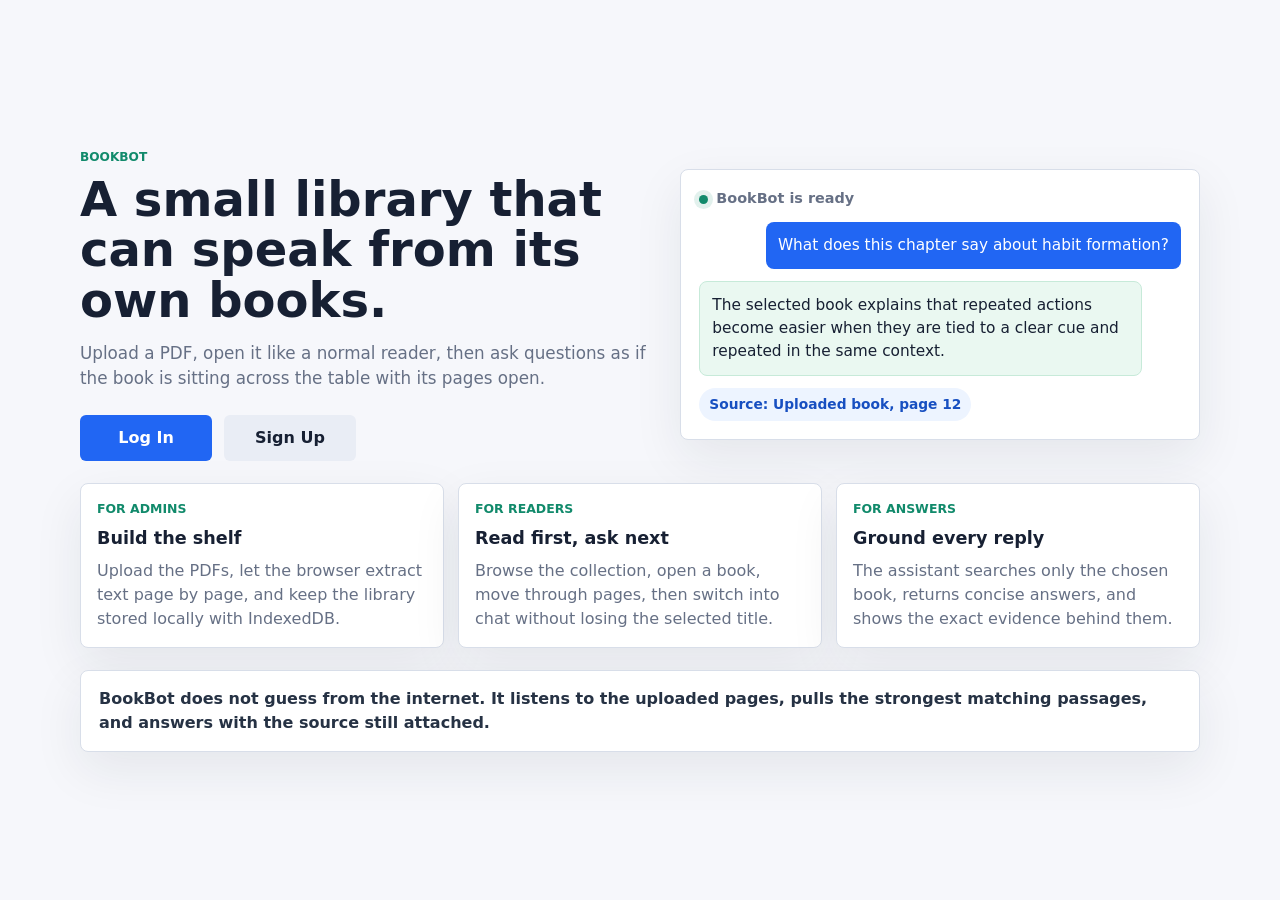
==== index.html @ 9c93f517 "first commit" ====
<!DOCTYPE html>
<html lang="en">
<head>
  <meta charset="UTF-8">
  <meta name="viewport" content="width=device-width, initial-scale=1.0">
  <title>BookBot</title>
  <link rel="stylesheet" href="styles.css">
</head>
<body>
  <main class="home-shell">
    <section class="home-hero" aria-labelledby="homeTitle">
      <div class="home-story">
        <p class="eyebrow">BookBot</p>
        <h1 id="homeTitle">A small library that can speak from its own books.</h1>
        <p class="home-copy">Upload a PDF, open it like a normal reader, then ask questions as if the book is sitting across the table with its pages open.</p>
        <div class="home-actions">
          <a class="primary-link" href="login.html">Log In</a>
          <a class="secondary-link" href="signup.html">Sign Up</a>
        </div>
      </div>

      <aside class="conversation-preview" aria-label="BookBot conversation preview">
        <div class="preview-header">
          <span class="preview-dot"></span>
          <span>BookBot is ready</span>
        </div>
        <div class="bubble user-bubble">What does this chapter say about habit formation?</div>
        <div class="bubble bot-bubble">The selected book explains that repeated actions become easier when they are tied to a clear cue and repeated in the same context.</div>
        <div class="evidence-chip">Source: Uploaded book, page 12</div>
      </aside>
    </section>

    <section class="home-details" aria-label="BookBot details">
      <article class="detail-card">
        <p class="detail-label">For admins</p>
        <h2>Build the shelf</h2>
        <p>Upload the PDFs, let the browser extract text page by page, and keep the library stored locally with IndexedDB.</p>
      </article>
      <article class="detail-card">
        <p class="detail-label">For readers</p>
        <h2>Read first, ask next</h2>
        <p>Browse the collection, open a book, move through pages, then switch into chat without losing the selected title.</p>
      </article>
      <article class="detail-card">
        <p class="detail-label">For answers</p>
        <h2>Ground every reply</h2>
        <p>The assistant searches only the chosen book, returns concise answers, and shows the exact evidence behind them.</p>
      </article>
    </section>

    <section class="home-quote" aria-label="BookBot tone">
      <p>BookBot does not guess from the internet. It listens to the uploaded pages, pulls the strongest matching passages, and answers with the source still attached.</p>
    </section>
</main>
</body>
</html>
---- styles.css ----
:root {
  --bg: #f6f7fb;
  --surface: #ffffff;
  --ink: #172033;
  --muted: #667085;
  --line: #d8dee9;
  --primary: #2166f3;
  --primary-strong: #174fc1;
  --accent: #118a6b;
  --danger: #c23934;
  --warning: #9a6700;
  --soft-blue: #edf4ff;
  --soft-green: #eaf8f1;
  --soft-red: #fff0ef;
  --shadow: 0 18px 50px rgba(23, 32, 51, 0.08);
}

* {
  box-sizing: border-box;
}

body {
  margin: 0;
  background: var(--bg);
  color: var(--ink);
  font-family: Inter, ui-sans-serif, system-ui, -apple-system, BlinkMacSystemFont, "Segoe UI", sans-serif;
  line-height: 1.5;
}

button,
textarea,
input,
select {
  font: inherit;
}

button {
  border: 0;
  cursor: pointer;
}

button:disabled {
  cursor: not-allowed;
  opacity: 0.58;
}

h1,
h2,
h3,
p {
  margin-top: 0;
}

h1 {
  margin-bottom: 0;
  font-size: clamp(2rem, 4vw, 3rem);
  line-height: 1.05;
}

h2 {
  margin-bottom: 0;
  font-size: clamp(1.45rem, 2.4vw, 2rem);
}

h3 {
  margin-bottom: 0;
  font-size: 1.05rem;
}

.app-shell {
  min-height: 100vh;
  padding: 24px;
}

.topbar,
.view {
  max-width: 1320px;
  margin-inline: auto;
}

.topbar {
  display: flex;
  align-items: center;
  justify-content: space-between;
  gap: 16px;
  margin-bottom: 20px;
}

.eyebrow,
.section-kicker {
  margin: 0;
  color: var(--accent);
  font-size: 0.76rem;
  font-weight: 800;
  letter-spacing: 0;
  text-transform: uppercase;
}

.nav-actions,
.mode-switch,
.reader-controls {
  display: flex;
  flex-wrap: wrap;
  align-items: center;
  gap: 8px;
}

.nav-link {
  display: inline-flex;
  min-height: 42px;
  align-items: center;
  border-radius: 6px;
  padding: 10px 14px;
  color: var(--ink);
  background: #e9edf5;
  font-weight: 800;
  text-decoration: none;
}

.nav-link:hover {
  background: #dde4f0;
}

.nav-button,
.secondary,
.primary,
.danger {
  min-height: 42px;
  border-radius: 6px;
  padding: 10px 14px;
  font-weight: 800;
}

.nav-button,
.secondary {
  color: var(--ink);
  background: #e9edf5;
}

.nav-button.active {
  color: #fff;
  background: var(--ink);
}

.primary {
  width: 100%;
  margin-top: 14px;
  color: #fff;
  background: var(--primary);
}

.primary:hover:not(:disabled) {
  background: var(--primary-strong);
}

.danger {
  color: #fff;
  background: var(--danger);
}

.ghost {
  background: transparent;
  border: 1px solid rgba(194, 57, 52, 0.35);
  color: var(--danger);
}

.full-width {
  width: 100%;
  margin-top: 10px;
}

.compact {
  min-height: 36px;
  padding: 7px 10px;
}

.view {
  display: none;
}

.view.active {
  display: block;
}

.auth-shell {
  min-height: 100vh;
  display: grid;
  place-items: center;
  padding: 24px;
}

.auth-card {
  width: min(100%, 440px);
  border: 1px solid var(--line);
  border-radius: 8px;
  background: var(--surface);
  box-shadow: var(--shadow);
  padding: 26px;
}

.auth-card h1 {
  margin-bottom: 20px;
}

.auth-form {
  display: grid;
  gap: 14px;
}

.auth-form label {
  display: grid;
  gap: 6px;
  color: var(--muted);
  font-size: 0.92rem;
  font-weight: 800;
}

.auth-form input,
.auth-form select {
  width: 100%;
  min-height: 44px;
  border: 1px solid var(--line);
  border-radius: 6px;
  background: #fff;
  color: var(--ink);
  padding: 10px 12px;
}

.auth-switch {
  margin: 14px 0 0;
  color: var(--muted);
}

.auth-switch a {
  color: var(--primary);
  font-weight: 800;
}

.home-shell {
  min-height: 100vh;
  display: grid;
  align-content: center;
  gap: 22px;
  padding: 32px 24px;
}

.home-hero {
  width: min(100%, 1120px);
  display: grid;
  grid-template-columns: minmax(320px, 1.05fr) minmax(300px, 0.95fr);
  gap: 26px;
  align-items: center;
  margin: 0 auto;
}

.home-story {
  text-align: left;
}

.home-hero h1 {
  max-width: 720px;
  margin: 8px 0 16px;
}

.home-copy {
  max-width: 620px;
  margin: 0 0 24px;
  color: var(--muted);
  font-size: 1.05rem;
}

.home-actions {
  display: flex;
  justify-content: flex-start;
  flex-wrap: wrap;
  gap: 12px;
}

.primary-link,
.secondary-link {
  display: inline-flex;
  min-width: 132px;
  min-height: 46px;
  align-items: center;
  justify-content: center;
  border-radius: 6px;
  padding: 11px 16px;
  font-weight: 850;
  text-decoration: none;
}

.primary-link {
  color: #fff;
  background: var(--primary);
}

.secondary-link {
  color: var(--ink);
  background: #e9edf5;
}

.conversation-preview,
.detail-card,
.home-quote {
  border: 1px solid var(--line);
  border-radius: 8px;
  background: var(--surface);
  box-shadow: var(--shadow);
}

.conversation-preview {
  display: grid;
  gap: 12px;
  padding: 18px;
}

.preview-header {
  display: flex;
  align-items: center;
  gap: 8px;
  color: var(--muted);
  font-size: 0.9rem;
  font-weight: 800;
}

.preview-dot {
  width: 9px;
  height: 9px;
  border-radius: 999px;
  background: var(--accent);
  box-shadow: 0 0 0 5px rgba(17, 138, 107, 0.12);
}

.bubble {
  max-width: 92%;
  border-radius: 8px;
  padding: 12px;
  font-size: 0.96rem;
}

.user-bubble {
  justify-self: end;
  color: #fff;
  background: var(--primary);
}

.bot-bubble {
  justify-self: start;
  background: var(--soft-green);
  border: 1px solid #c7ead9;
}

.evidence-chip {
  justify-self: start;
  border-radius: 999px;
  background: var(--soft-blue);
  color: var(--primary-strong);
  padding: 6px 10px;
  font-size: 0.86rem;
  font-weight: 850;
}

.home-details {
  width: min(100%, 1120px);
  display: grid;
  grid-template-columns: repeat(3, 1fr);
  gap: 14px;
  margin: 0 auto;
}

.detail-card {
  padding: 16px;
}

.detail-card h2 {
  margin-bottom: 8px;
  font-size: 1.1rem;
}

.detail-card p:last-child {
  margin-bottom: 0;
  color: var(--muted);
}

.detail-label {
  margin-bottom: 6px;
  color: var(--accent);
  font-size: 0.78rem;
  font-weight: 850;
  text-transform: uppercase;
}

.home-quote {
  width: min(100%, 1120px);
  margin: 0 auto;
  padding: 16px 18px;
}

.home-quote p {
  margin-bottom: 0;
  color: #263244;
  font-weight: 700;
}

.view-heading,
.book-view-header {
  display: flex;
  align-items: center;
  justify-content: space-between;
  gap: 16px;
  margin-bottom: 18px;
}

.book-view-header {
  align-items: flex-start;
}

.panel,
.book-card,
.source-card,
.message,
.evidence-item {
  background: var(--surface);
  border: 1px solid var(--line);
  border-radius: 8px;
  box-shadow: var(--shadow);
}

.panel {
  padding: 18px;
}

.section-heading {
  display: flex;
  justify-content: space-between;
  align-items: flex-start;
  gap: 12px;
  margin-bottom: 16px;
}

.book-count {
  min-width: 58px;
  border-radius: 999px;
  background: var(--soft-blue);
  color: var(--primary-strong);
  font-weight: 800;
  text-align: center;
  padding: 4px 10px;
}

.admin-layout {
  display: grid;
  grid-template-columns: minmax(300px, 0.85fr) minmax(420px, 1.15fr);
  gap: 18px;
  align-items: start;
}

.drop-zone {
  display: grid;
  min-height: 170px;
  place-content: center;
  gap: 4px;
  padding: 20px;
  border: 1px dashed #9db7e8;
  border-radius: 8px;
  background: #fbfdff;
  text-align: center;
  transition: border-color 160ms ease, background 160ms ease;
}

.drop-zone.is-dragging {
  border-color: var(--primary);
  background: var(--soft-blue);
}

.drop-zone input {
  position: absolute;
  width: 1px;
  height: 1px;
  opacity: 0;
  pointer-events: none;
}

.drop-title {
  font-weight: 800;
}

.drop-meta,
.status-line,
.book-meta,
.book-subtitle,
.source-meta,
.evidence-meta,
.page-indicator {
  color: var(--muted);
  font-size: 0.9rem;
}

.status-line {
  min-height: 22px;
  margin-top: 10px;
}

.status-line.error {
  color: var(--danger);
}

.status-line.success {
  color: var(--accent);
}

.status-line.warning {
  color: var(--warning);
}

.library-grid {
  display: grid;
  grid-template-columns: repeat(auto-fill, minmax(230px, 1fr));
  gap: 16px;
}

.book-card {
  display: grid;
  min-height: 320px;
  padding: 16px;
  cursor: pointer;
  align-content: start;
  transition: transform 160ms ease, border-color 160ms ease;
}

.book-card:hover,
.book-card:focus-visible {
  border-color: #a8bce6;
  outline: none;
  transform: translateY(-2px);
}

.book-cover {
  display: grid;
  width: 100%;
  aspect-ratio: 3 / 4;
  place-content: center;
  border-radius: 6px;
  color: #fff;
  background: linear-gradient(135deg, #2166f3, #118a6b);
  font-weight: 900;
  overflow: hidden;
}

.book-cover.has-thumbnail {
  align-content: start;
  background: #eef1f6;
  border: 1px solid var(--line);
}

.book-cover canvas {
  width: 100% !important;
  height: 100% !important;
  object-fit: cover;
  object-position: top center;
}

.book-card-title,
.book-name {
  margin: 12px 0 6px;
  font-weight: 850;
  overflow-wrap: anywhere;
}

.book-list {
  list-style: none;
  padding: 0;
  margin: 0;
  display: grid;
  gap: 10px;
}

.book-item {
  display: flex;
  justify-content: space-between;
  gap: 10px;
  align-items: center;
  border: 1px solid var(--line);
  border-radius: 8px;
  padding: 12px;
  background: #fff;
}

.book-name {
  margin-top: 0;
}

.delete-book {
  min-width: 74px;
  min-height: 34px;
  padding: 7px 10px;
  border-radius: 6px;
  color: var(--danger);
  background: var(--soft-red);
  font-weight: 800;
}

.empty-state {
  border: 1px dashed var(--line);
  border-radius: 8px;
  padding: 16px;
  color: var(--muted);
  background: #fbfbfc;
}

.empty-state.hidden,
.hidden {
  display: none;
}

.book-workspace {
  display: grid;
  grid-template-columns: minmax(420px, 1.15fr) minmax(340px, 0.85fr);
  grid-template-areas:
    "reader chat"
    "reader evidence";
  gap: 18px;
  align-items: start;
}

.reader-panel {
  grid-area: reader;
  min-height: 720px;
}

.book-workspace.reading-layout {
  grid-template-columns: 1fr;
  grid-template-areas: "reader";
}

.chat-panel {
  grid-area: chat;
  display: none;
  min-height: 500px;
  flex-direction: column;
  padding: 0;
  overflow: hidden;
}

.chat-panel.active {
  display: flex;
}

.chat-heading {
  margin-bottom: 0;
  padding: 18px 18px 12px;
  border-bottom: 1px solid var(--line);
  background: #fbfdff;
}

.evidence-panel {
  grid-area: evidence;
  display: none;
}

.evidence-panel.active {
  display: block;
}

.reader-panel {
  display: none;
}

.reader-panel.active {
  display: block;
}

.reader-toolbar {
  display: flex;
  justify-content: space-between;
  align-items: center;
  gap: 12px;
  margin-bottom: 12px;
}

.pdf-stage {
  min-height: 580px;
  display: grid;
  place-items: start center;
  overflow-x: hidden;
  overflow-y: auto;
  border: 1px solid var(--line);
  border-radius: 8px;
  background: #eef1f6;
  padding: 18px;
}

.pdf-spread {
  display: flex;
  justify-content: center;
  align-items: flex-start;
  gap: 18px;
  width: 100%;
  max-width: 100%;
}

#leftPdfCanvas,
#rightPdfCanvas {
  max-width: 100%;
  height: auto;
  background: #fff;
  box-shadow: 0 10px 30px rgba(23, 32, 51, 0.16);
}

.reader-text-spread {
  display: none;
  width: 100%;
  grid-template-columns: repeat(2, minmax(260px, 1fr));
  gap: 14px;
}

.reader-text-page {
  white-space: pre-wrap;
  overflow-wrap: anywhere;
  border-radius: 8px;
  background: #fff;
  padding: 20px;
  box-shadow: 0 10px 30px rgba(23, 32, 51, 0.08);
}

.chat-thread {
  flex: 1;
  display: flex;
  flex-direction: column;
  gap: 12px;
  min-height: 330px;
  max-height: 480px;
  overflow: auto;
  padding: 16px 18px;
  background: linear-gradient(180deg, #fbfdff 0%, #f7f9fc 100%);
}

.message {
  max-width: 88%;
  padding: 12px 14px;
  box-shadow: none;
}

.message.user {
  align-self: flex-end;
  background: var(--soft-blue);
  border-color: #cfe0ff;
}

.message.answer {
  align-self: flex-start;
  background: #fff;
}

.message-label {
  margin: 0 0 8px;
  color: var(--muted);
  font-size: 0.82rem;
  font-weight: 850;
  text-transform: uppercase;
  letter-spacing: 0;
}

.message-text {
  margin: 0;
  white-space: pre-wrap;
  overflow-wrap: anywhere;
}

.sources {
  display: grid;
  gap: 10px;
  margin-top: 12px;
}

.source-card {
  padding: 12px;
  background: var(--soft-green);
  border-color: #c7ead9;
  box-shadow: none;
}

.source-title {
  margin: 0 0 6px;
  font-weight: 850;
  overflow-wrap: anywhere;
}

.source-excerpt,
.evidence-text {
  margin: 8px 0 0;
  color: #263244;
}

.source-excerpt {
  font-size: 0.94rem;
}

.chat-form {
  display: grid;
  grid-template-columns: 1fr 96px;
  gap: 10px;
  margin-top: 0;
  padding: 14px 18px 8px;
  border-top: 1px solid var(--line);
  background: #fff;
}

.composer {
  display: grid;
  gap: 6px;
}

.chat-form textarea {
  width: 100%;
  min-height: 72px;
  max-height: 170px;
  resize: vertical;
  border: 1px solid var(--line);
  border-radius: 8px;
  padding: 12px;
  color: var(--ink);
  background: #fbfdff;
}

.chat-form textarea:focus {
  outline: 2px solid rgba(33, 102, 243, 0.16);
  border-color: #9db7e8;
}

.chat-form .primary {
  height: 72px;
  margin-top: 0;
}

.chat-panel > .status-line {
  margin: 0;
  padding: 0 18px 12px;
  background: #fff;
}

.composer-meta {
  color: var(--muted);
  font-size: 0.78rem;
}

.chat-empty {
  display: grid;
  gap: 10px;
  border: 1px dashed #c8d4e8;
  border-radius: 8px;
  background: #fff;
  padding: 16px;
}

.chat-empty-title {
  margin-bottom: 0;
  font-weight: 850;
}

.chat-empty-copy {
  margin-bottom: 0;
  color: var(--muted);
  font-size: 0.94rem;
}

.prompt-chips {
  display: flex;
  flex-wrap: wrap;
  gap: 8px;
}

.prompt-chips button {
  min-height: 34px;
  border: 1px solid #cfe0ff;
  border-radius: 999px;
  background: var(--soft-blue);
  color: var(--primary-strong);
  padding: 7px 10px;
  font-weight: 800;
}

.prompt-chips button:hover {
  border-color: #9db7e8;
  background: #dfeaff;
}

.evidence-stack {
  display: grid;
  gap: 10px;
}

.evidence-item {
  overflow: hidden;
  box-shadow: none;
}

.evidence-item summary {
  padding: 12px;
  cursor: pointer;
  font-weight: 850;
}

.evidence-body {
  border-top: 1px solid var(--line);
  padding: 12px;
}

.evidence-text {
  white-space: pre-wrap;
  overflow-wrap: anywhere;
}

.loader {
  display: inline-flex;
  align-items: center;
  gap: 8px;
}

.loader::before {
  content: "";
  width: 14px;
  height: 14px;
  border: 2px solid #b8c6dd;
  border-top-color: var(--primary);
  border-radius: 50%;
  animation: spin 700ms linear infinite;
}

@keyframes spin {
  to {
    transform: rotate(360deg);
  }
}

@media (max-width: 1100px) {
  .book-workspace {
    grid-template-columns: 1fr;
    grid-template-areas:
      "reader"
      "chat"
      "evidence";
  }

  .reader-panel {
    min-height: 560px;
  }
}

@media (max-width: 780px) {
  .app-shell {
    padding: 14px;
  }

  .topbar,
  .view-heading,
  .book-view-header,
  .reader-toolbar {
    align-items: stretch;
    flex-direction: column;
  }

  .admin-layout {
    grid-template-columns: 1fr;
  }

  .chat-form {
    grid-template-columns: 1fr;
  }

  .chat-form .primary {
    height: auto;
  }

  .book-item {
    align-items: stretch;
    flex-direction: column;
  }

  .home-hero,
  .home-details {
    grid-template-columns: 1fr;
  }

  .home-story {
    text-align: center;
  }

  .home-copy,
  .home-hero h1 {
    margin-left: auto;
    margin-right: auto;
  }

  .home-actions {
    justify-content: center;
  }

  .pdf-spread,
  .reader-text-spread {
    grid-template-columns: 1fr;
    flex-direction: column;
    align-items: center;
  }
}
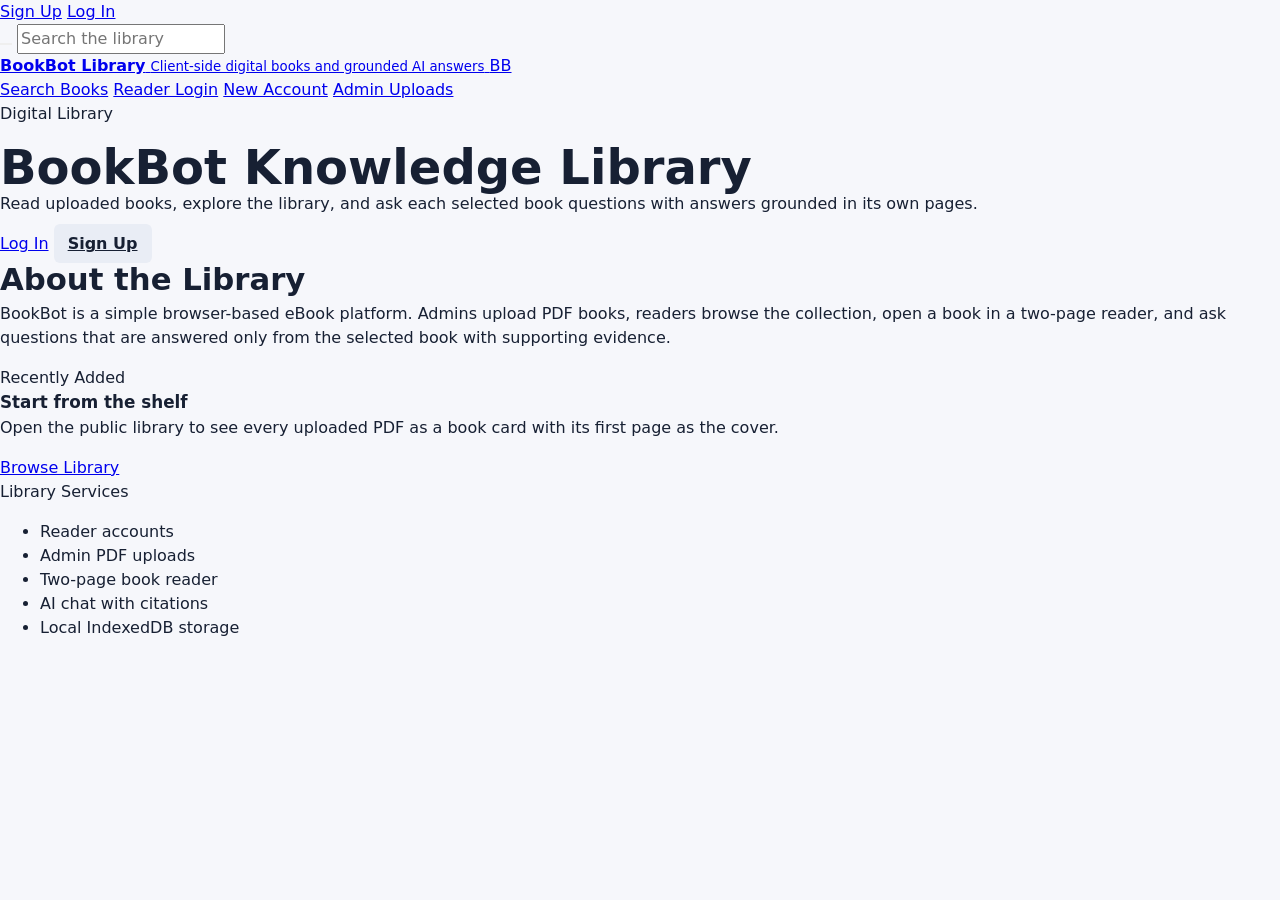
==== commit 8d3272f2: "Revamp UI for BookBot pages and enhance library functionality with search and admin features" ====
--- a/index.html
+++ b/index.html
@@ -3,54 +3,106 @@
 <head>
   <meta charset="UTF-8">
   <meta name="viewport" content="width=device-width, initial-scale=1.0">
-  <title>BookBot</title>
+  <title>BookBot Library</title>
   <link rel="stylesheet" href="styles.css">
 </head>
-<body>
-  <main class="home-shell">
-    <section class="home-hero" aria-labelledby="homeTitle">
-      <div class="home-story">
-        <p class="eyebrow">BookBot</p>
-        <h1 id="homeTitle">A small library that can speak from its own books.</h1>
-        <p class="home-copy">Upload a PDF, open it like a normal reader, then ask questions as if the book is sitting across the table with its pages open.</p>
-        <div class="home-actions">
-          <a class="primary-link" href="login.html">Log In</a>
-          <a class="secondary-link" href="signup.html">Sign Up</a>
+<body class="arado-page">
+  <header class="arado-site-header">
+    <div class="arado-top-strip">
+      <div class="arado-container arado-strip-links">
+        <a href="signup.html">Sign Up</a>
+        <a href="login.html">Log In</a>
+      </div>
+    </div>
+
+    <div class="arado-brand-row">
+      <div class="arado-container arado-brand-content">
+        <form class="arado-search" action="library.html" aria-label="Search library">
+          <button class="arado-search-button" type="submit" aria-label="Search"></button>
+          <input name="q" type="search" placeholder="Search the library">
+        </form>
+
+        <a class="arado-brand" href="index.html" aria-label="BookBot home">
+          <span class="arado-brand-copy">
+            <strong>BookBot Library</strong>
+            <small>Client-side digital books and grounded AI answers</small>
+          </span>
+          <span class="arado-logo-mark" aria-hidden="true">BB</span>
+        </a>
+      </div>
+    </div>
+
+    <nav class="arado-nav-bar" aria-label="Main navigation">
+      <div class="arado-container arado-nav-content">
+        <a class="arado-home-tile" href="index.html" aria-label="Home"></a>
+        <a href="library.html">Search Books</a>
+        <a href="login.html">Reader Login</a>
+        <a href="signup.html">New Account</a>
+        <a href="login.html">Admin Uploads</a>
+      </div>
+    </nav>
+  </header>
+
+  <main>
+    <section class="arado-hero" aria-labelledby="homeTitle">
+      <div class="arado-container arado-hero-inner">
+        <div class="arado-hero-text">
+          <p class="arado-hero-kicker">Digital Library</p>
+          <h1 id="homeTitle">BookBot Knowledge Library</h1>
+          <p>Read uploaded books, explore the library, and ask each selected book questions with answers grounded in its own pages.</p>
+          <div class="arado-hero-actions">
+            <a class="arado-cta" href="login.html">Log In</a>
+            <a class="arado-cta secondary" href="signup.html">Sign Up</a>
+          </div>
+        </div>
+
+        <div class="arado-book-showcase" aria-hidden="true">
+          <span class="showcase-book yellow"></span>
+          <span class="showcase-book white"></span>
+          <span class="showcase-book blue"></span>
+          <span class="showcase-book black"></span>
+          <span class="showcase-book pencil"></span>
         </div>
       </div>
+    </section>
 
-      <aside class="conversation-preview" aria-label="BookBot conversation preview">
-        <div class="preview-header">
-          <span class="preview-dot"></span>
-          <span>BookBot is ready</span>
+    <section class="arado-main arado-intro" aria-labelledby="introTitle">
+      <h2 id="introTitle">About the Library</h2>
+      <p>
+        BookBot is a simple browser-based eBook platform. Admins upload PDF books, readers browse the collection, open a book in a two-page reader, and ask questions that are answered only from the selected book with supporting evidence.
+      </p>
+    </section>
+
+    <section class="arado-main arado-home-grid" aria-label="Library highlights">
+      <article class="arado-section-card">
+        <div class="arado-section-bar">
+          <span>Recently Added</span>
+          <span class="arado-section-icon books" aria-hidden="true"></span>
         </div>
-        <div class="bubble user-bubble">What does this chapter say about habit formation?</div>
-        <div class="bubble bot-bubble">The selected book explains that repeated actions become easier when they are tied to a clear cue and repeated in the same context.</div>
-        <div class="evidence-chip">Source: Uploaded book, page 12</div>
+        <div class="arado-feature-book">
+          <div class="arado-mini-cover"></div>
+          <div>
+            <h3>Start from the shelf</h3>
+            <p>Open the public library to see every uploaded PDF as a book card with its first page as the cover.</p>
+            <a href="library.html">Browse Library</a>
+          </div>
+        </div>
+      </article>
+
+      <aside class="arado-section-card">
+        <div class="arado-section-bar">
+          <span>Library Services</span>
+          <span class="arado-section-icon open-book" aria-hidden="true"></span>
+        </div>
+        <ul class="arado-category-list">
+          <li>Reader accounts</li>
+          <li>Admin PDF uploads</li>
+          <li>Two-page book reader</li>
+          <li>AI chat with citations</li>
+          <li>Local IndexedDB storage</li>
+        </ul>
       </aside>
     </section>
-
-    <section class="home-details" aria-label="BookBot details">
-      <article class="detail-card">
-        <p class="detail-label">For admins</p>
-        <h2>Build the shelf</h2>
-        <p>Upload the PDFs, let the browser extract text page by page, and keep the library stored locally with IndexedDB.</p>
-      </article>
-      <article class="detail-card">
-        <p class="detail-label">For readers</p>
-        <h2>Read first, ask next</h2>
-        <p>Browse the collection, open a book, move through pages, then switch into chat without losing the selected title.</p>
-      </article>
-      <article class="detail-card">
-        <p class="detail-label">For answers</p>
-        <h2>Ground every reply</h2>
-        <p>The assistant searches only the chosen book, returns concise answers, and shows the exact evidence behind them.</p>
-      </article>
-    </section>
-
-    <section class="home-quote" aria-label="BookBot tone">
-      <p>BookBot does not guess from the internet. It listens to the uploaded pages, pulls the strongest matching passages, and answers with the source still attached.</p>
-    </section>
-</main>
+  </main>
 </body>
 </html>
--- a/styles.css
+++ b/styles.css
@@ -86,6 +86,16 @@
   margin-bottom: 20px;
 }
 
+.admin-topbar {
+  align-items: flex-start;
+}
+
+.admin-lead {
+  max-width: 560px;
+  margin: 8px 0 0;
+  color: var(--muted);
+}
+
 .eyebrow,
 .section-kicker {
   margin: 0;
@@ -448,11 +458,51 @@
   padding: 4px 10px;
 }
 
+.admin-dashboard {
+  max-width: 1320px;
+  margin-inline: auto;
+}
+
+.admin-stats {
+  display: grid;
+  grid-template-columns: repeat(3, minmax(180px, 1fr));
+  gap: 14px;
+  margin-bottom: 18px;
+}
+
+.admin-stat {
+  border: 1px solid var(--line);
+  border-radius: 8px;
+  background: var(--surface);
+  box-shadow: var(--shadow);
+  padding: 16px;
+}
+
+.admin-stat-label {
+  display: block;
+  margin-bottom: 6px;
+  color: var(--muted);
+  font-size: 0.82rem;
+  font-weight: 850;
+  text-transform: uppercase;
+}
+
+.admin-stat strong {
+  display: block;
+  font-size: clamp(1.2rem, 2vw, 1.65rem);
+  overflow-wrap: anywhere;
+}
+
 .admin-layout {
   display: grid;
   grid-template-columns: minmax(300px, 0.85fr) minmax(420px, 1.15fr);
   gap: 18px;
   align-items: start;
+}
+
+.admin-upload-card,
+.admin-library-panel {
+  min-height: 100%;
 }
 
 .drop-zone {
@@ -471,6 +521,26 @@
 .drop-zone.is-dragging {
   border-color: var(--primary);
   background: var(--soft-blue);
+}
+
+.admin-drop-zone {
+  min-height: 220px;
+  border-style: solid;
+  background:
+    linear-gradient(180deg, rgba(237, 244, 255, 0.72), rgba(255, 255, 255, 0.95));
+}
+
+.upload-mark {
+  display: inline-grid;
+  width: 54px;
+  height: 54px;
+  place-items: center;
+  justify-self: center;
+  border-radius: 8px;
+  color: #fff;
+  background: var(--primary);
+  font-size: 0.82rem;
+  font-weight: 900;
 }
 
 .drop-zone input {
@@ -483,6 +553,42 @@
 
 .drop-title {
   font-weight: 800;
+}
+
+.selected-files {
+  display: flex;
+  flex-wrap: wrap;
+  gap: 8px;
+  min-height: 38px;
+  margin-top: 12px;
+  color: var(--muted);
+  font-size: 0.9rem;
+}
+
+.selected-file-pill {
+  display: inline-flex;
+  max-width: 100%;
+  align-items: center;
+  border: 1px solid #cfe0ff;
+  border-radius: 999px;
+  background: var(--soft-blue);
+  color: var(--primary-strong);
+  padding: 6px 10px;
+  font-weight: 800;
+  overflow-wrap: anywhere;
+}
+
+.admin-actions {
+  display: grid;
+  grid-template-columns: 1fr;
+  gap: 10px;
+  margin-top: 8px;
+}
+
+.admin-actions .primary,
+.admin-actions .danger {
+  width: 100%;
+  margin-top: 0;
 }
 
 .drop-meta,
@@ -575,6 +681,10 @@
   gap: 10px;
 }
 
+.admin-book-list {
+  gap: 12px;
+}
+
 .book-item {
   display: flex;
   justify-content: space-between;
@@ -584,6 +694,288 @@
   border-radius: 8px;
   padding: 12px;
   background: #fff;
+}
+
+.admin-book-item {
+  align-items: center;
+  padding: 14px;
+}
+
+.admin-book-main {
+  display: flex;
+  min-width: 0;
+  align-items: center;
+  gap: 12px;
+}
+
+.admin-book-index {
+  display: inline-grid;
+  flex: 0 0 42px;
+  width: 42px;
+  height: 42px;
+  place-items: center;
+  border-radius: 8px;
+  background: var(--soft-green);
+  color: var(--accent);
+  font-size: 0.82rem;
+  font-weight: 900;
+}
+
+.admin-book-actions {
+  display: flex;
+  align-items: center;
+  gap: 10px;
+}
+
+.admin-book-date {
+  color: var(--muted);
+  font-size: 0.86rem;
+  white-space: nowrap;
+}
+
+.admin-empty {
+  background: #fbfdff;
+}
+
+.admin-page {
+  background: #eef2f7;
+}
+
+.admin-console {
+  display: grid;
+  grid-template-columns: 260px minmax(0, 1fr);
+  min-height: 100vh;
+}
+
+.admin-sidebar {
+  position: sticky;
+  top: 0;
+  display: flex;
+  height: 100vh;
+  flex-direction: column;
+  gap: 22px;
+  border-right: 1px solid #ccd6e3;
+  background: #111827;
+  color: #fff;
+  padding: 22px;
+}
+
+.admin-brand {
+  display: flex;
+  align-items: center;
+  gap: 12px;
+  color: #fff;
+  text-decoration: none;
+}
+
+.admin-brand-mark {
+  display: grid;
+  width: 42px;
+  height: 42px;
+  place-items: center;
+  border-radius: 8px;
+  background: var(--primary);
+  font-weight: 900;
+}
+
+.admin-brand strong,
+.admin-brand small {
+  display: block;
+}
+
+.admin-brand small {
+  color: #a8b3c7;
+  font-size: 0.82rem;
+}
+
+.admin-side-nav {
+  display: grid;
+  gap: 8px;
+}
+
+.admin-side-nav a {
+  border-radius: 6px;
+  color: #cbd5e1;
+  padding: 10px 12px;
+  font-weight: 800;
+  text-decoration: none;
+}
+
+.admin-side-nav a.active,
+.admin-side-nav a:hover {
+  color: #fff;
+  background: rgba(255, 255, 255, 0.1);
+}
+
+.admin-sidebar-note {
+  margin-top: auto;
+  border: 1px solid rgba(255, 255, 255, 0.14);
+  border-radius: 8px;
+  background: rgba(255, 255, 255, 0.06);
+  padding: 12px;
+}
+
+.admin-sidebar-note span {
+  display: block;
+  margin-bottom: 6px;
+  color: #fff;
+  font-weight: 850;
+}
+
+.admin-sidebar-note p {
+  margin-bottom: 0;
+  color: #a8b3c7;
+  font-size: 0.88rem;
+}
+
+.admin-main {
+  min-width: 0;
+  padding: 26px;
+}
+
+.admin-commandbar {
+  display: flex;
+  align-items: flex-start;
+  justify-content: space-between;
+  gap: 18px;
+  margin-bottom: 20px;
+}
+
+.admin-commandbar h1 {
+  margin-bottom: 0;
+}
+
+.admin-command-actions {
+  display: flex;
+  flex-wrap: wrap;
+  gap: 8px;
+}
+
+.admin-dashboard-v2 {
+  display: grid;
+  grid-template-columns: minmax(320px, 0.82fr) minmax(460px, 1.18fr);
+  grid-template-areas:
+    "upload stats"
+    "upload table";
+  gap: 18px;
+}
+
+.admin-hero-panel,
+.admin-stats-v2 article,
+.admin-table-panel {
+  border: 1px solid #d5deea;
+  border-radius: 8px;
+  background: #fff;
+  box-shadow: var(--shadow);
+}
+
+.admin-hero-panel {
+  grid-area: upload;
+  padding: 20px;
+}
+
+.admin-hero-copy p:last-child {
+  margin-bottom: 16px;
+  color: var(--muted);
+}
+
+.admin-drop-zone-v2 {
+  min-height: 260px;
+  border: 1px solid #b8cae8;
+  background: linear-gradient(180deg, #f3f7ff, #fff);
+}
+
+.admin-actions-v2 {
+  display: grid;
+  gap: 10px;
+  margin-top: 12px;
+}
+
+.admin-actions-v2 .primary,
+.admin-actions-v2 .danger {
+  width: 100%;
+  margin-top: 0;
+}
+
+.admin-stats-v2 {
+  grid-area: stats;
+  display: grid;
+  grid-template-columns: repeat(3, minmax(0, 1fr));
+  gap: 12px;
+}
+
+.admin-stats-v2 article {
+  padding: 16px;
+}
+
+.admin-stats-v2 span,
+.admin-row-label,
+.admin-table-caption {
+  display: block;
+  color: var(--muted);
+  font-size: 0.78rem;
+  font-weight: 850;
+  text-transform: uppercase;
+}
+
+.admin-stats-v2 strong {
+  display: block;
+  margin-top: 6px;
+  font-size: clamp(1.15rem, 2vw, 1.45rem);
+  overflow-wrap: anywhere;
+}
+
+.admin-table-panel {
+  grid-area: table;
+  overflow: hidden;
+}
+
+.admin-table-header {
+  display: flex;
+  justify-content: space-between;
+  gap: 12px;
+  align-items: flex-start;
+  border-bottom: 1px solid var(--line);
+  padding: 18px;
+}
+
+.admin-book-table {
+  list-style: none;
+  margin: 0;
+  padding: 0;
+}
+
+.admin-table-row {
+  display: grid;
+  grid-template-columns: minmax(260px, 1.4fr) 92px 104px 120px 86px;
+  gap: 12px;
+  align-items: center;
+  border-bottom: 1px solid var(--line);
+  padding: 14px 18px;
+}
+
+.admin-table-row:last-child {
+  border-bottom: 0;
+}
+
+.admin-book-title-cell {
+  display: flex;
+  min-width: 0;
+  align-items: center;
+  gap: 12px;
+}
+
+.admin-book-cell strong {
+  display: block;
+  margin-top: 4px;
+}
+
+.admin-table-row .book-name {
+  margin: 0 0 4px;
+}
+
+.admin-table-row .delete-book {
+  min-width: 0;
 }
 
 .book-name {
@@ -934,6 +1326,27 @@
 }
 
 @media (max-width: 1100px) {
+  .admin-console {
+    grid-template-columns: 1fr;
+  }
+
+  .admin-sidebar {
+    position: static;
+    height: auto;
+  }
+
+  .admin-dashboard-v2 {
+    grid-template-columns: 1fr;
+    grid-template-areas:
+      "stats"
+      "upload"
+      "table";
+  }
+
+  .admin-table-row {
+    grid-template-columns: minmax(220px, 1fr) repeat(3, 90px) 80px;
+  }
+
   .book-workspace {
     grid-template-columns: 1fr;
     grid-template-areas:
@@ -964,6 +1377,38 @@
     grid-template-columns: 1fr;
   }
 
+  .admin-main {
+    padding: 14px;
+  }
+
+  .admin-commandbar,
+  .admin-table-header {
+    align-items: stretch;
+    flex-direction: column;
+  }
+
+  .admin-stats-v2 {
+    grid-template-columns: 1fr;
+  }
+
+  .admin-table-row {
+    grid-template-columns: 1fr;
+  }
+
+  .admin-book-cell {
+    display: flex;
+    justify-content: space-between;
+    gap: 12px;
+  }
+
+  .admin-book-title-cell {
+    justify-content: flex-start;
+  }
+
+  .admin-stats {
+    grid-template-columns: 1fr;
+  }
+
   .chat-form {
     grid-template-columns: 1fr;
   }
@@ -975,6 +1420,10 @@
   .book-item {
     align-items: stretch;
     flex-direction: column;
+  }
+
+  .admin-book-actions {
+    justify-content: space-between;
   }
 
   .home-hero,
